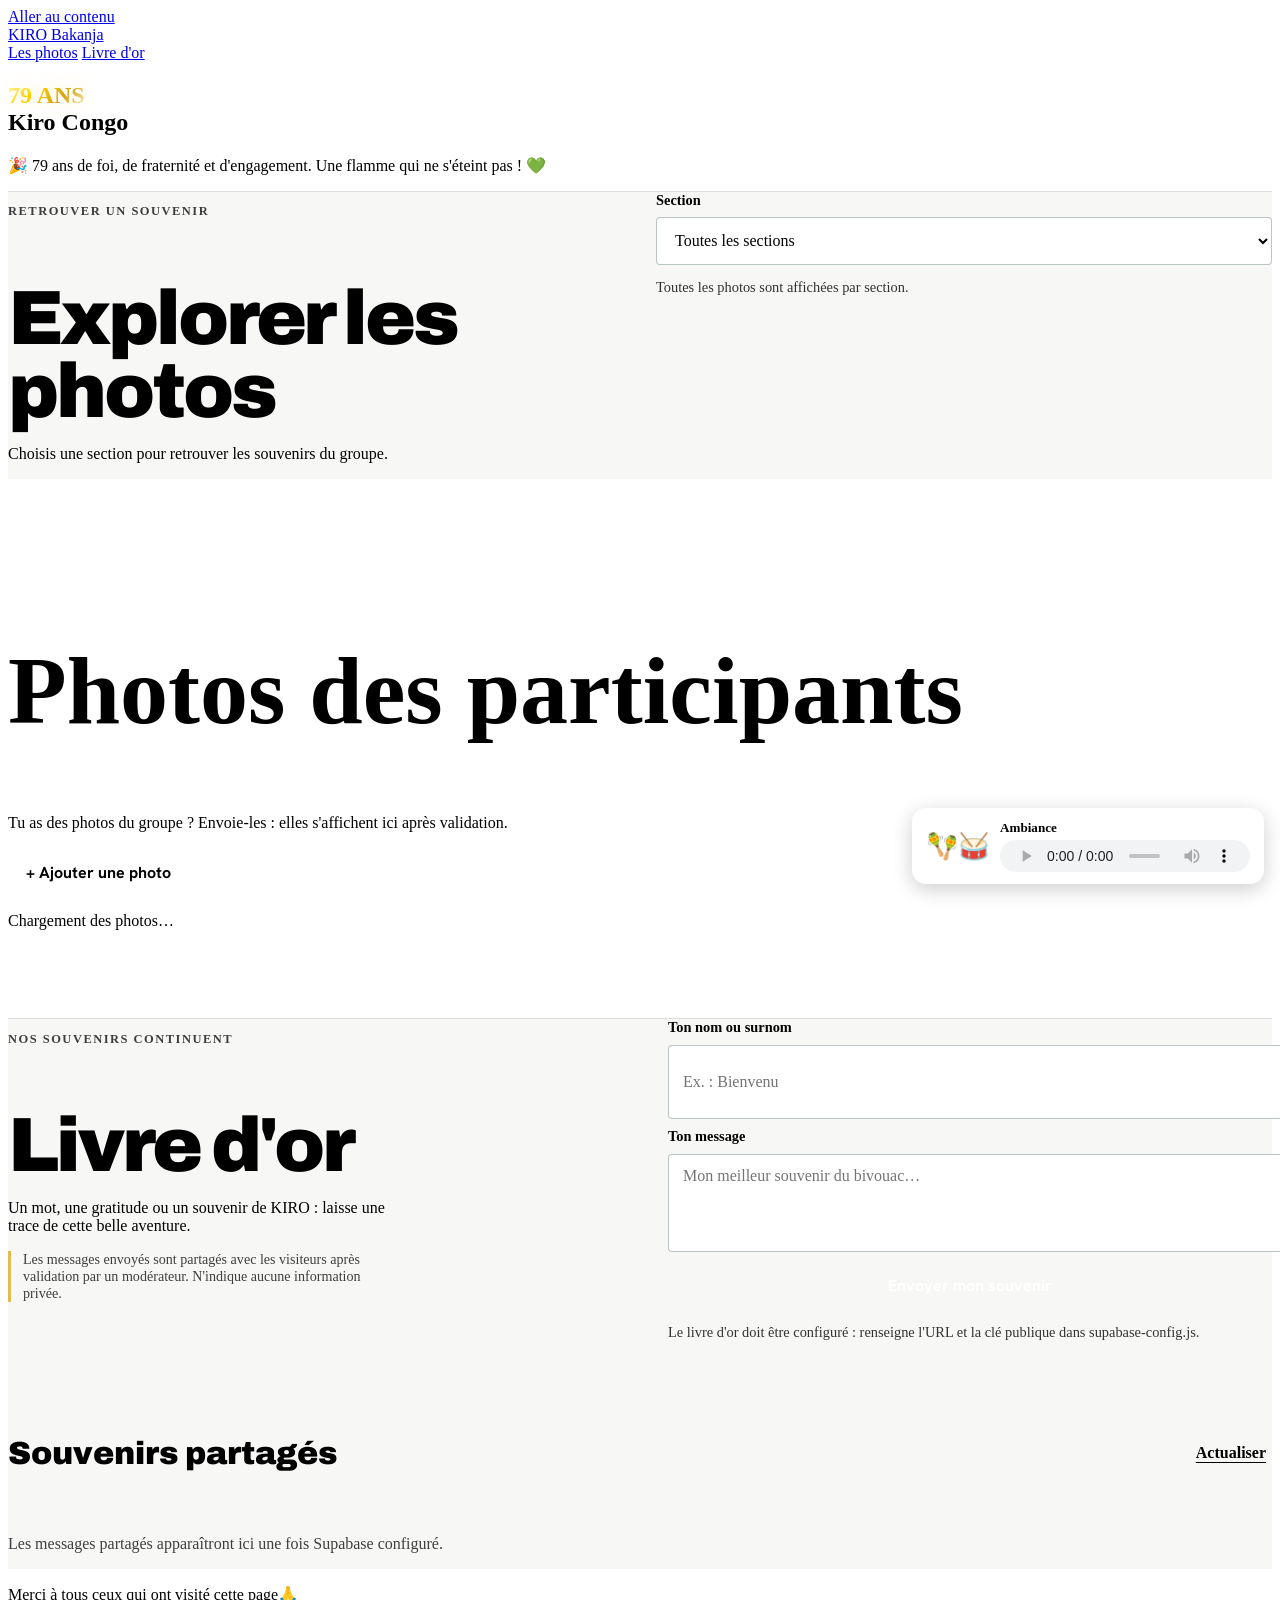
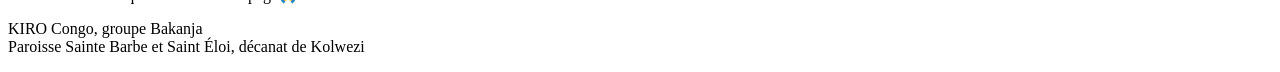
==== index.html @ 0b5173e1 "Update text references from bivouac to groupe" ====
<!DOCTYPE html>
<html lang="fr">
<head>
<meta charset="UTF-8">
<meta name="viewport" content="width=device-width, initial-scale=0.5">
<meta name="theme-color" content="#0E2F2C">
<title>Bivouac Nzilo 2026 — KIRO Bakanja</title>
<meta name="description" content="Bivouac KIRO Nzilo 2026 : une semaine de foi, de fraternité et d'aventure, du 9 au 16 août à Nzilo, avec le groupe KIRO Bakanja de la paroisse Sainte Barbe et Saint Éloi.">
<meta property="og:title" content="Bivouac Nzilo 2026 — KIRO Bakanja">
<meta property="og:description" content="Une semaine de foi, de fraternité et d'aventure, du 9 au 16 août 2026 à Nzilo.">
<meta property="og:type" content="website">
<meta name="twitter:card" content="summary">
<link rel="manifest" href="manifest.webmanifest">
<link rel="preconnect" href="https://fonts.googleapis.com">
<link rel="preconnect" href="https://fonts.gstatic.com" crossorigin>
<link href="https://fonts.googleapis.com/css2?family=Archivo:wdth,wght@62..125,100..900&family=Hanken+Grotesk:wght@400;500;700&display=swap" rel="stylesheet">
<link rel="stylesheet" href="style.css">
<link rel="stylesheet" href="features.css">
</head>
<body>
<a class="skip" href="#infos">Aller au contenu</a>

<header class="top">
  <a class="brand" href="#">KIRO Bakanja</a>
  <nav aria-label="Navigation principale">
    <!--<a href="#infos">L'édition</a>-->
    <a href="#galeries">Les photos</a>
    <a href="#livre-or">Livre d'or</a>
  </nav>
</header>

<main>
  <section class="hero" aria-label="Introduction">

    <h1>
        <span class="anniversary">79 ANS</span>
        <br>
        Kiro Congo
    </h1>

    <p class="hero-sub">
        🎉 79 ans de foi, de fraternité et d'engagement.
        Une flamme qui ne s'éteint pas ! 💚
    </p>

    <div class="bars" id="bars"></div>

  </section>

  <!-- <section class="info" id="infos">
    <p class="dates">9 au 16 août 2026</p>
    <div class="info-text">
      <p>Le Bivouac est le grand rassemblement annuel du groupe KIRO Bakanja de la paroisse Sainte Barbe et Saint Éloi. Une semaine loin du quotidien, rythmée par la prière, les jeux, les chants, les feux de camp et la vie en communauté.</p>
      <p>Des liens fraternels renforcés, des rires, des chants : des souvenirs gravés dans le cœur de chaque jeune KIRO présent à Nzilo.</p>
    </div>
    <dl>
      <div><dt>Lieu</dt><dd>Cité de Nzilo, territoire de Mutshatsha, près de Kolwezi (Lualaba)</dd></div>
      <div><dt>Groupe</dt><dd>KIRO Bakanja, décanat de Kolwezi, diocèse de Kolwezi</dd></div>
      <div><dt>Statut</dt><dd>Édition 2026 terminée</dd></div>
    </dl>
  </section>-->

  <section class="tools-panel" aria-labelledby="search-title">
    <div class="tools-heading">
      <p class="eyebrow">Retrouver un souvenir</p>
      <h2 id="search-title">Explorer les photos</h2>
      <p>Choisis une section pour retrouver les souvenirs du groupe.</p>
    </div>
    <div class="photo-filters">
      <label for="section-filter">Section</label>
      <select id="section-filter">
        <option value="all">Toutes les sections</option>
        <option value="communes">Images communes</option>
        <option value="bakayouki">Bakayouki</option>
        <option value="youpi">Youpi</option>
        <option value="gen">Gen</option>
        <option value="aspirant">Aspirant</option>
        <option value="dirigeant">Dirigeant</option>
      </select>
      <p id="filter-status" class="filter-status" aria-live="polite">Toutes les photos sont affichées par section.</p>
    </div>
  </section>

  <div id="galeries"></div>

  <section class="shared" id="vos-photos" aria-labelledby="shared-title">
    <div class="cat-head">
      <div><h2 id="shared-title">Photos des participants</h2><p>Tu as des photos du groupe ? Envoie-les : elles s'affichent ici après validation.</p></div>
      <button type="button" class="feature-button" id="photo-open">+ Ajouter une photo</button>
    </div>
    <p class="note" id="shared-note">Chargement des photos…</p>
    <div class="strip" id="shared-strip"></div>
  </section>

  <section class="guestbook" id="livre-or">
    <div class="guestbook-intro">
      <p class="eyebrow">Nos souvenirs continuent</p>
      <h2>Livre d'or</h2>
      <p>Un mot, une gratitude ou un souvenir de KIRO : laisse une trace de cette belle aventure.</p>
      <p class="local-note">Les messages envoyés sont partagés avec les visiteurs après validation par un modérateur. N'indique aucune information privée.</p>
    </div>
    <form id="guestbook-form" class="guestbook-form">
      <label for="guest-name">Ton nom ou surnom</label>
      <input id="guest-name" name="name" maxlength="50" required autocomplete="nickname" placeholder="Ex. : Bienvenu">
      <label for="guest-message">Ton message</label>
      <textarea id="guest-message" name="message" maxlength="500" rows="4" required placeholder="Mon meilleur souvenir du bivouac…"></textarea>
      <div class="honeypot" aria-hidden="true">
        <label for="guest-website">Ne pas remplir</label>
        <input id="guest-website" name="website" tabindex="-1" autocomplete="off">
      </div>
      <button type="submit" class="feature-button">Envoyer mon souvenir</button>
      <p id="guestbook-status" class="filter-status" aria-live="polite">Connexion au livre d'or…</p>
    </form>
    <div class="guestbook-list-wrap">
      <div class="guestbook-list-heading"><h3>Souvenirs partagés</h3><button id="refresh-messages" type="button" class="text-button">Actualiser</button></div>
      <div id="guestbook-list" class="guestbook-list" aria-live="polite"></div>
    </div>
  </section>
</main>

<footer>
  <p class="foot-title">Merci à tous ceux qui ont visité cette page🙏</p>
  <p>KIRO Congo, groupe Bakanja<br>Paroisse Sainte Barbe et Saint Éloi, décanat de Kolwezi</p>
</footer>

<div class="audio-player" role="group" aria-label="Musique d'ambiance">
  <span class="audio-note" aria-hidden="true">🪇🥁</span>
  <div class="audio-controls">
    <strong>Ambiance</strong>
    <audio id="ambience-audio" controls preload="metadata">
      <source
        src="https://bienvenu945.github.io/BIVOUAC-NZILO-2026/assets/audio/ambiance.mp3"
        type="audio/mpeg"
      >
      Ton navigateur ne prend pas en charge la lecture audio.
    </audio>
  </div>
</div>
<div class="lb" id="lb" role="dialog" aria-modal="true" aria-label="Photo agrandie" hidden>
  <button class="lb-x" aria-label="Fermer la photo">×</button>
  <button class="lb-p" aria-label="Photo précédente">‹</button>
  <img src="" alt="">
  <button class="lb-n" aria-label="Photo suivante">›</button>
  <p class="lb-c"></p>
</div>

<dialog id="photo-dialog" aria-labelledby="photo-title">
  <form id="photo-form" class="photo-form">
    <h2 id="photo-title">Ajouter une photo</h2>
    <label for="photo-file">Ta photo</label>
    <input id="photo-file" name="photo" type="file" accept="image/*" required>
    <label for="photo-author">Ton nom ou surnom (facultatif)</label>
    <input id="photo-author" name="author" maxlength="60" autocomplete="nickname">
    <label for="photo-caption">Légende (facultatif)</label>
    <input id="photo-caption" name="caption" maxlength="200">
    <div class="honeypot" aria-hidden="true"><input name="website" tabindex="-1" autocomplete="off"></div>
    <p class="local-note">Ta photo sera visible par tous après validation par un modérateur. Envoie seulement des photos du bivouac.</p>
    <div class="photo-actions"><button type="submit" class="feature-button">Envoyer</button><button type="button" class="text-button" id="photo-close">Fermer</button></div>
    <p id="photo-status" class="filter-status" aria-live="polite"></p>
  </form>
</dialog>

<script src="https://cdn.jsdelivr.net/npm/@supabase/supabase-js@2" defer></script>
<script src="script.js" defer></script>
<script src="supabase-config.js" defer></script>
<script src="features.js" defer></script>
<script src="photos.js" defer></script>
</body>
</html>
---- features.css ----
/* Fonctionnalités Bivouac Nzilo 2026 */
.tools-panel{display:grid;grid-template-columns:1fr 1fr;gap:32px;padding:clamp(42px,7vw,84px) var(--pad);background:#f7f8f5;border-top:1px solid rgba(14,47,44,.12)}
.eyebrow{font-size:.78rem;text-transform:uppercase;letter-spacing:.12em;font-weight:700;margin-bottom:10px;opacity:.75}
.tools-heading h2,.guestbook h2{font:900 clamp(2.4rem,6vw,5rem)/.95 'Archivo',system-ui,sans-serif;letter-spacing:-.04em;margin-bottom:16px}
.tools-heading>p:last-child,.guestbook-intro>p:not(.eyebrow){max-width:50ch}
.photo-filters{display:grid;grid-template-columns:1fr;gap:8px;align-content:start}
.photo-filters label,.guestbook-form label{font-size:.9rem;font-weight:700}
.photo-filters input,.photo-filters select,.guestbook-form input,.guestbook-form textarea{width:100%;min-height:48px;padding:12px 14px;border:1px solid rgba(14,47,44,.28);border-radius:4px;background:#fff;color:var(--ink);font:inherit}
.photo-filters input:focus,.photo-filters select:focus,.guestbook-form input:focus,.guestbook-form textarea:focus{outline:3px solid rgba(217,169,28,.55);outline-offset:2px}
.filter-status{font-size:.9rem;opacity:.8;margin-top:6px}
.cat[hidden],.strip figure[hidden]{display:none!important}
.strip figure{position:relative}
.share-photo{position:absolute;right:8px;top:8px;width:42px;height:42px;border:0;border-radius:50%;background:rgba(14,47,44,.92);color:#fff;font-size:1.2rem;display:grid;place-items:center;z-index:2}
.share-photo:hover,.share-photo:focus-visible{background:#D9A91C;color:#10201A}
.guestbook{padding:clamp(52px,8vw,100px) var(--pad);background:#f7f8f5;display:grid;grid-template-columns:1fr 1fr;gap:28px 56px;border-top:1px solid rgba(14,47,44,.12)}
.guestbook-intro>p:not(.eyebrow){margin-top:14px}
.local-note{font-size:.88rem;opacity:.75;border-left:3px solid #D9A91C;padding-left:12px}
.guestbook-form{display:grid;gap:9px;align-content:start}
.guestbook-form textarea{resize:vertical}
.feature-button{border:0;background:var(--ink);color:#fff;padding:13px 18px;min-height:48px;font:700 1rem 'Hanken Grotesk',system-ui,sans-serif}
.feature-button:hover{background:#1E7A3B}
.feature-button:disabled{opacity:.55;cursor:wait}
.guestbook-list-wrap{grid-column:1/-1;border-top:2px solid var(--ink);padding-top:20px}
.guestbook-list-heading{display:flex;align-items:center;justify-content:space-between;gap:16px}
.guestbook-list-heading h3{font:900 clamp(1.3rem,3vw,2rem) 'Archivo',system-ui,sans-serif}
.text-button{border:0;background:transparent;text-decoration:underline;text-underline-offset:4px;font:inherit;font-weight:700;cursor:pointer}
.guestbook-list{display:grid;grid-template-columns:repeat(2,minmax(0,1fr));gap:12px;margin-top:16px}
.guest-message{padding:18px;background:#fff;border:1px solid rgba(14,47,44,.12);border-top:3px solid #D9A91C;overflow-wrap:anywhere}
.guest-message strong{display:block;margin-bottom:6px}
.guest-message p{white-space:pre-wrap}
.guest-message time{display:block;font-size:.78rem;opacity:.65;margin-top:12px}
.guestbook-empty{grid-column:1/-1;opacity:.75}
.honeypot{position:absolute!important;left:-10000px!important;width:1px;height:1px;overflow:hidden}
.audio-player{position:fixed;right:16px;bottom:16px;z-index:90;display:flex;align-items:center;gap:10px;max-width:min(360px,calc(100vw - 24px));padding:12px 14px;border-radius:14px;background:var(--ink);color:var(--paper);box-shadow:0 5px 20px rgba(0,0,0,.2)}
.audio-note{font-size:1.6rem}
.audio-controls{min-width:0;display:grid;gap:4px}
.audio-controls strong{font-size:.82rem}
.audio-controls audio{width:250px;max-width:100%;height:32px}
@media(max-width:760px){.tools-panel,.guestbook{grid-template-columns:1fr;gap:24px}.guestbook-list-wrap{grid-column:1}.guestbook-list{grid-template-columns:1fr}.guestbook-list-heading{align-items:flex-start;flex-direction:column}.audio-player{right:8px;bottom:8px;padding:9px 10px;max-width:calc(100vw - 16px)}.audio-controls audio{width:205px}}

/* Photos des participants */
.shared{background:var(--ink);color:var(--paper);--fg:var(--paper);padding:clamp(48px,7vw,96px) 0 clamp(40px,6vw,72px)}
.shared h2{font-size:clamp(2.2rem,8vw,6rem);line-height:.9}
.shared .cat-head p{margin-top:10px}
.shared .feature-button{background:var(--paper);color:var(--ink)}
.shared .feature-button:hover{background:#D9A91C}
.strip figcaption{position:absolute;left:0;right:0;bottom:0;padding:28px 10px 10px;background:linear-gradient(transparent,rgba(0,0,0,.72));color:#fff;font-size:.85rem;line-height:1.3;pointer-events:none}
dialog{border:0;padding:24px;width:min(480px,calc(100vw - 24px));background:var(--paper);color:var(--ink)}
dialog::backdrop{background:rgba(14,47,44,.72)}
.photo-form{display:grid;gap:9px}
.photo-form h2{font:900 1.8rem/1 'Archivo',sans-serif;margin-bottom:6px}
.photo-form label{font-size:.9rem;font-weight:700}
.photo-form input{width:100%;min-height:48px;padding:12px 14px;border:1px solid rgba(14,47,44,.28);background:#fff;color:var(--ink);font:inherit}
.photo-actions{display:flex;align-items:center;gap:20px}

/* =================================
   ANNIVERSAIRE — 79 ANS KIRO CONGO
================================= */

.anniversary {
    display: inline-block;
    font-weight: 900;
    background: linear-gradient(
        135deg,
        #fff4b0,
        #ffd700,
        #d4a017,
        #fff8dc
    );
    -webkit-background-clip: text;
    background-clip: text;
    -webkit-text-fill-color: transparent;

    text-shadow: 0 0 20px rgba(255, 215, 0, 0.25);

    animation: anniversaryGlow 3s ease-in-out infinite;
}

.anniversary-subtitle {
    color: #f5d76e;
    font-weight: 600;
    text-align: center;
}

/* Effet lumineux */

@keyframes anniversaryGlow {
    0%, 100% {
        filter: brightness(1);
    }

    50% {
        filter: brightness(1.4);
    }
}


/* ANIMATION DES CONFETTIS */

@keyframes confettiFall {
    0% {
        transform: translateY(-10px) rotate(0deg);
    }

    100% {
        transform: translateY(110vh) rotate(720deg);
    }
}
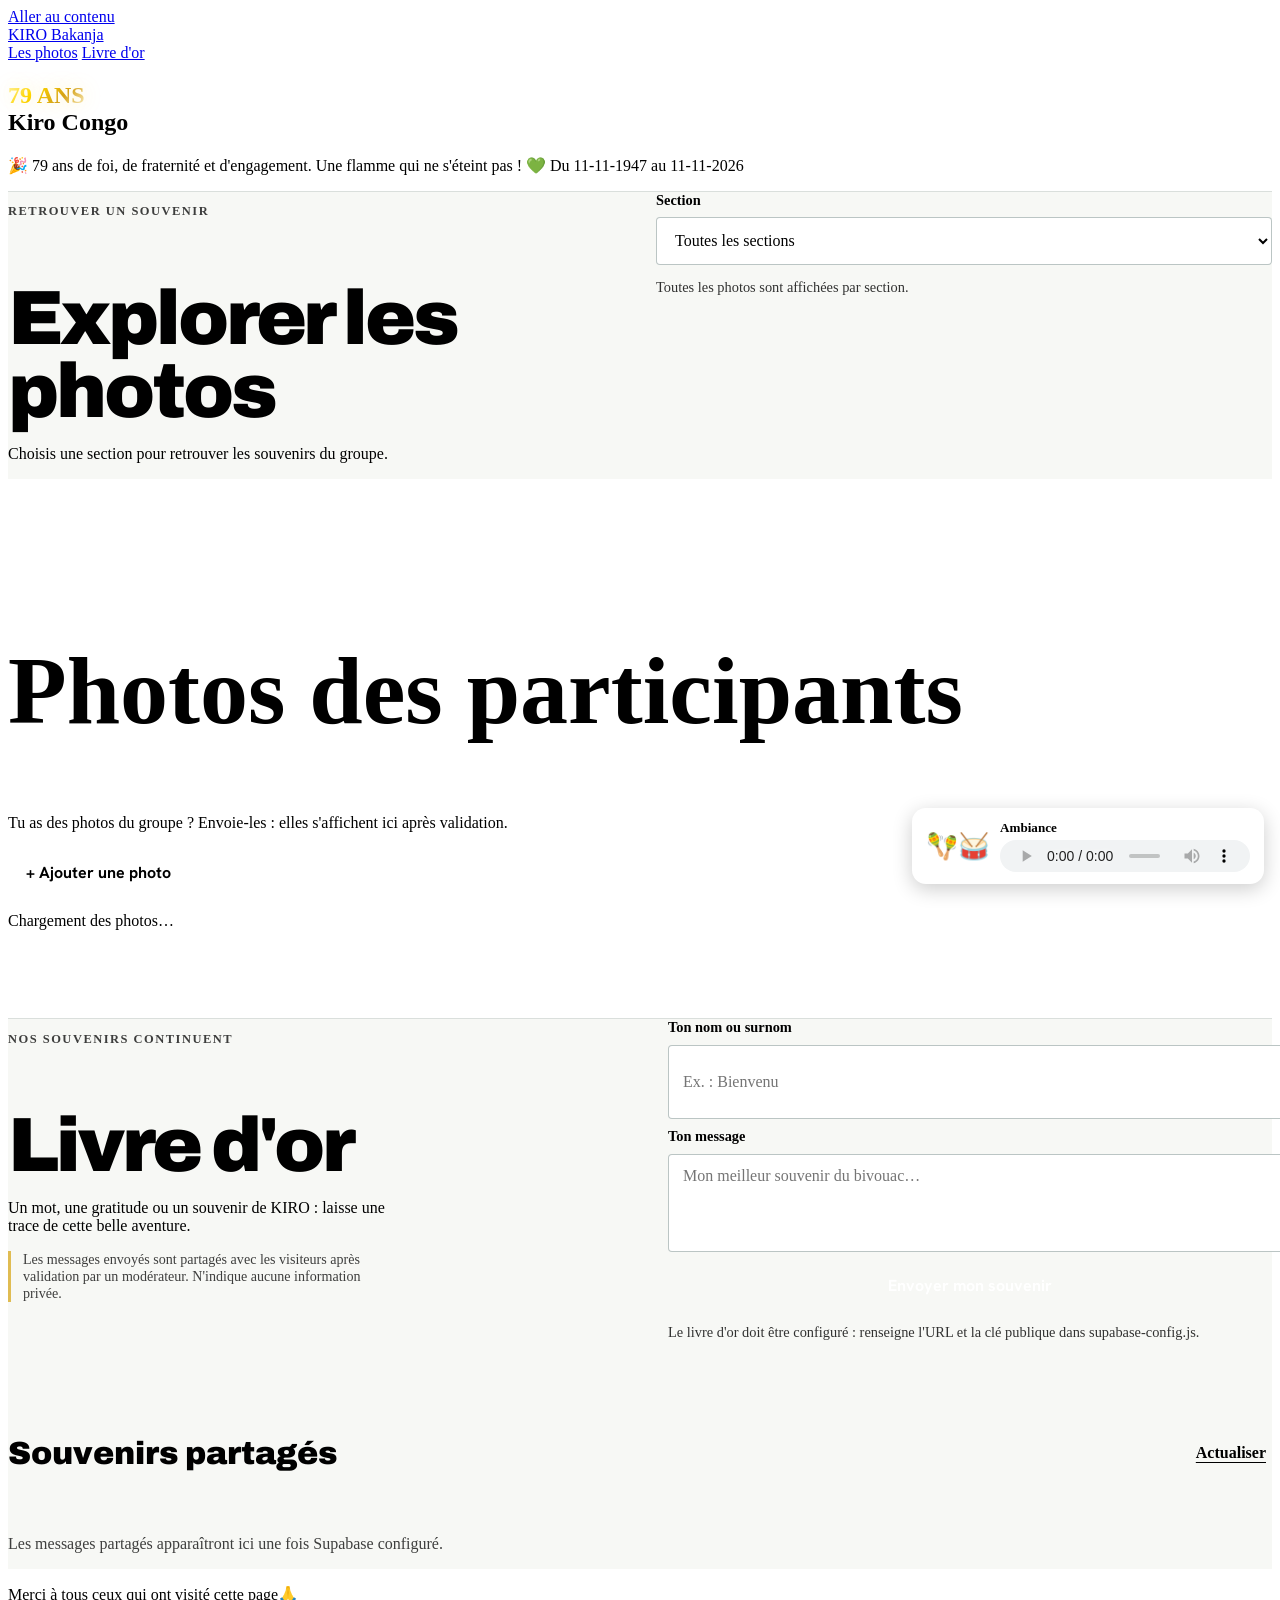
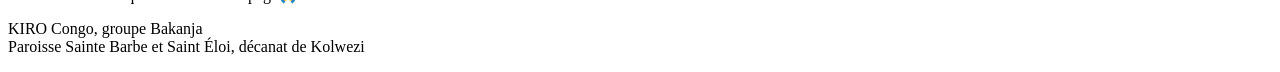
==== commit 83ce52be: "Modify title and add date range in index.html Updated the title and added a date range in the hero s" ====
--- a/index.html
+++ b/index.html
@@ -4,7 +4,7 @@
 <meta charset="UTF-8">
 <meta name="viewport" content="width=device-width, initial-scale=0.5">
 <meta name="theme-color" content="#0E2F2C">
-<title>Bivouac Nzilo 2026 — KIRO Bakanja</title>
+<title><!--Bivouac Nzilo 2026--> 79 ans KIRO CONGO — KIRO Bakanja</title>
 <meta name="description" content="Bivouac KIRO Nzilo 2026 : une semaine de foi, de fraternité et d'aventure, du 9 au 16 août à Nzilo, avec le groupe KIRO Bakanja de la paroisse Sainte Barbe et Saint Éloi.">
 <meta property="og:title" content="Bivouac Nzilo 2026 — KIRO Bakanja">
 <meta property="og:description" content="Une semaine de foi, de fraternité et d'aventure, du 9 au 16 août 2026 à Nzilo.">
@@ -41,6 +41,7 @@
     <p class="hero-sub">
         🎉 79 ans de foi, de fraternité et d'engagement.
         Une flamme qui ne s'éteint pas ! 💚
+        Du 11-11-1947 au 11-11-2026
     </p>
 
     <div class="bars" id="bars"></div>
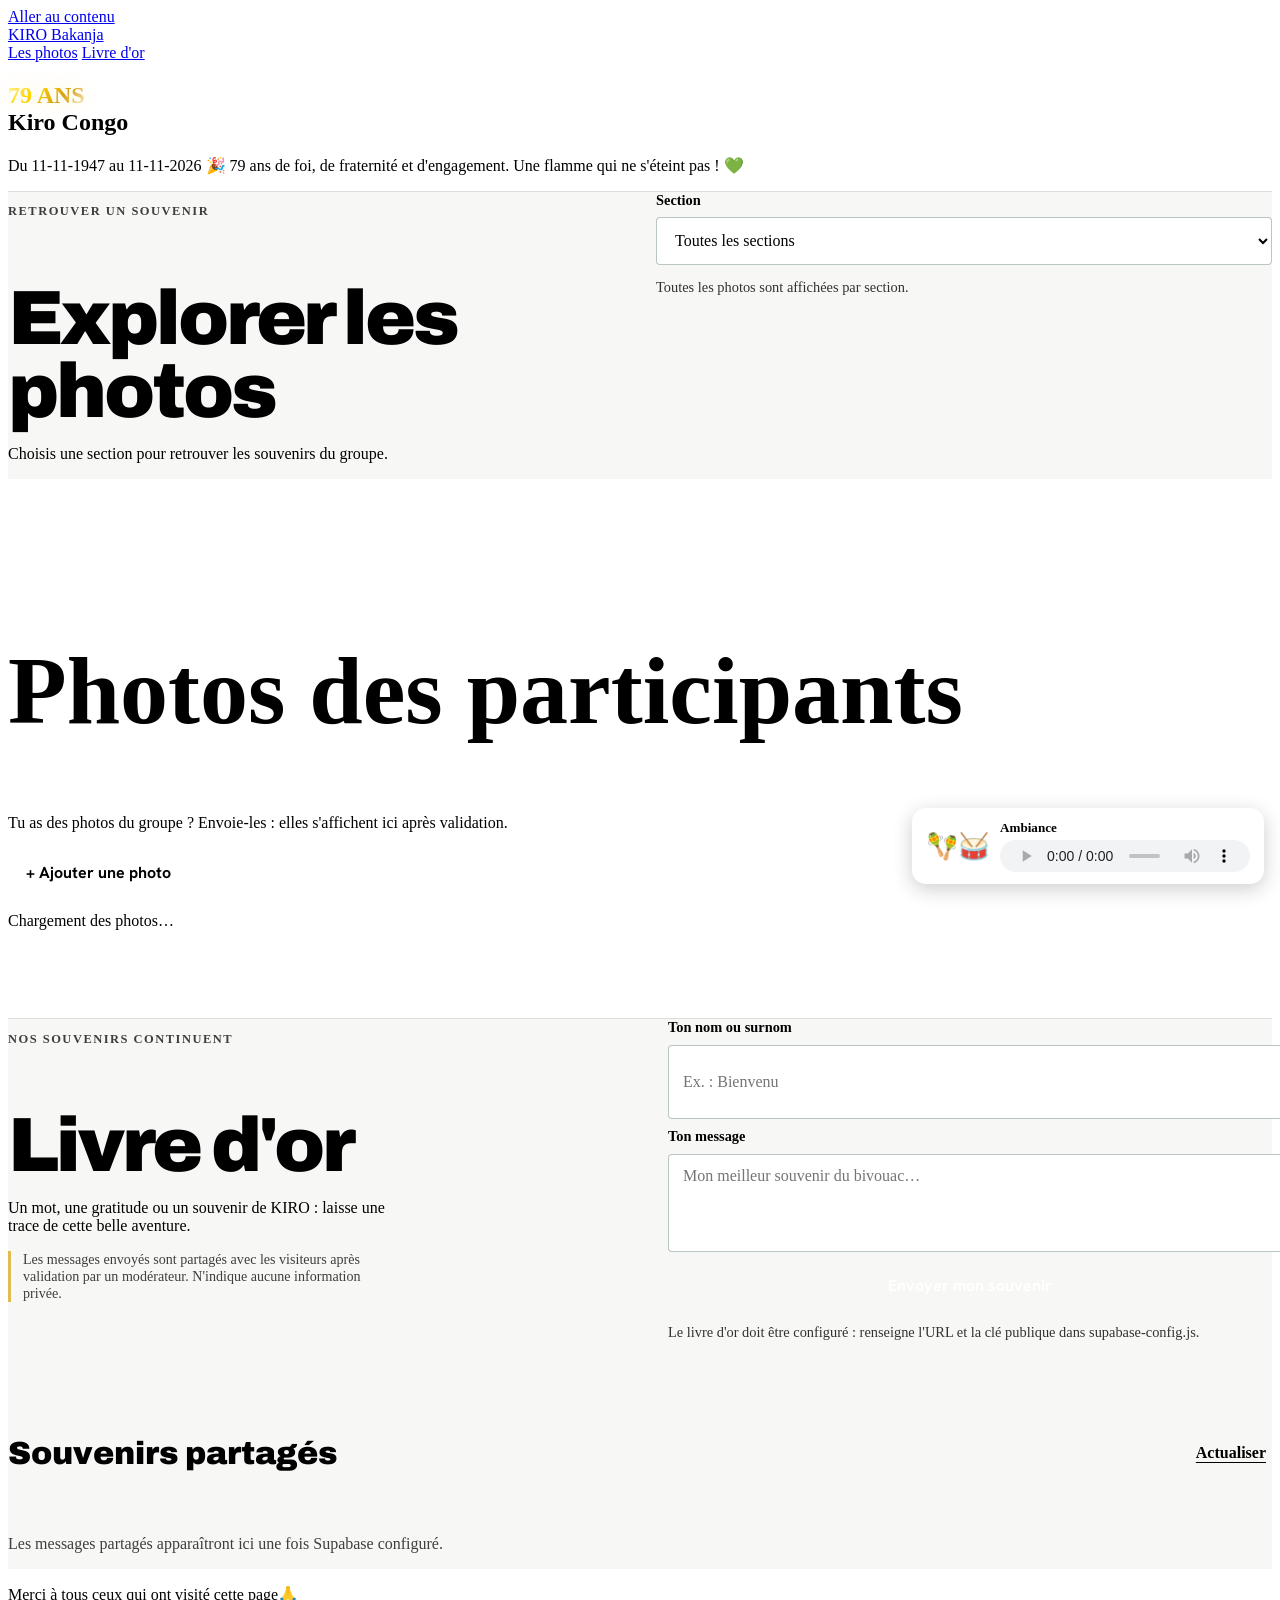
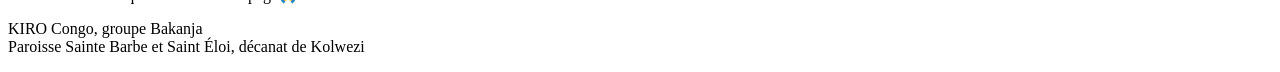
==== commit f162447a: "Update anniversary message in index.html" ====
--- a/index.html
+++ b/index.html
@@ -4,7 +4,7 @@
 <meta charset="UTF-8">
 <meta name="viewport" content="width=device-width, initial-scale=0.5">
 <meta name="theme-color" content="#0E2F2C">
-<title><!--Bivouac Nzilo 2026--> 79 ans KIRO CONGO — KIRO Bakanja</title>
+<title>79 ans KIRO CONGO — KIRO Bakanja</title>
 <meta name="description" content="Bivouac KIRO Nzilo 2026 : une semaine de foi, de fraternité et d'aventure, du 9 au 16 août à Nzilo, avec le groupe KIRO Bakanja de la paroisse Sainte Barbe et Saint Éloi.">
 <meta property="og:title" content="Bivouac Nzilo 2026 — KIRO Bakanja">
 <meta property="og:description" content="Une semaine de foi, de fraternité et d'aventure, du 9 au 16 août 2026 à Nzilo.">
@@ -39,9 +39,8 @@
     </h1>
 
     <p class="hero-sub">
-        🎉 79 ans de foi, de fraternité et d'engagement.
+        Du 11-11-1947 au 11-11-2026 🎉 79 ans de foi, de fraternité et d'engagement.
         Une flamme qui ne s'éteint pas ! 💚
-        Du 11-11-1947 au 11-11-2026
     </p>
 
     <div class="bars" id="bars"></div>
@@ -130,7 +129,7 @@
     <strong>Ambiance</strong>
     <audio id="ambience-audio" controls preload="metadata">
       <source
-        src="https://bienvenu945.github.io/BIVOUAC-NZILO-2026/assets/audio/ambiance.mp3"
+        src="https://bienvenu945.github.io/79Ans-KIRO-CONGO/assets/audio/ambiance.mp3"
         type="audio/mpeg"
       >
       Ton navigateur ne prend pas en charge la lecture audio.
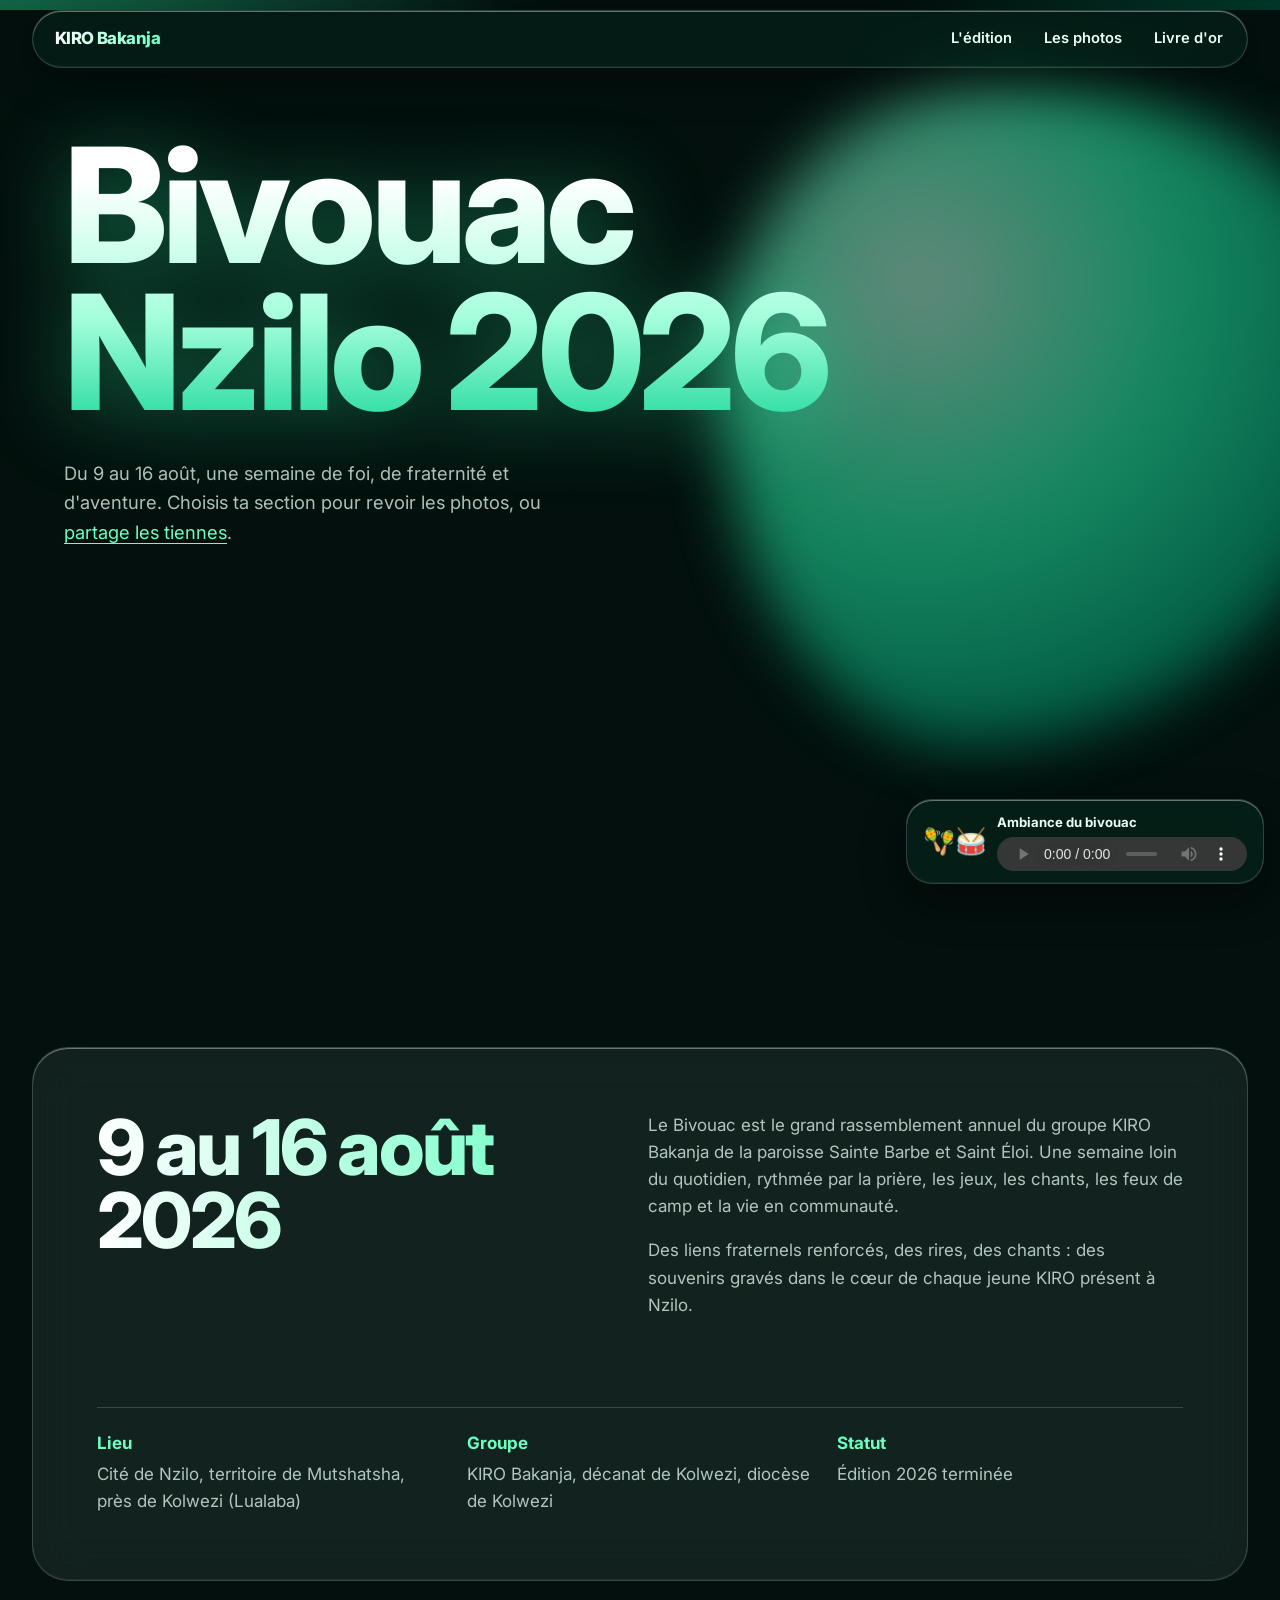
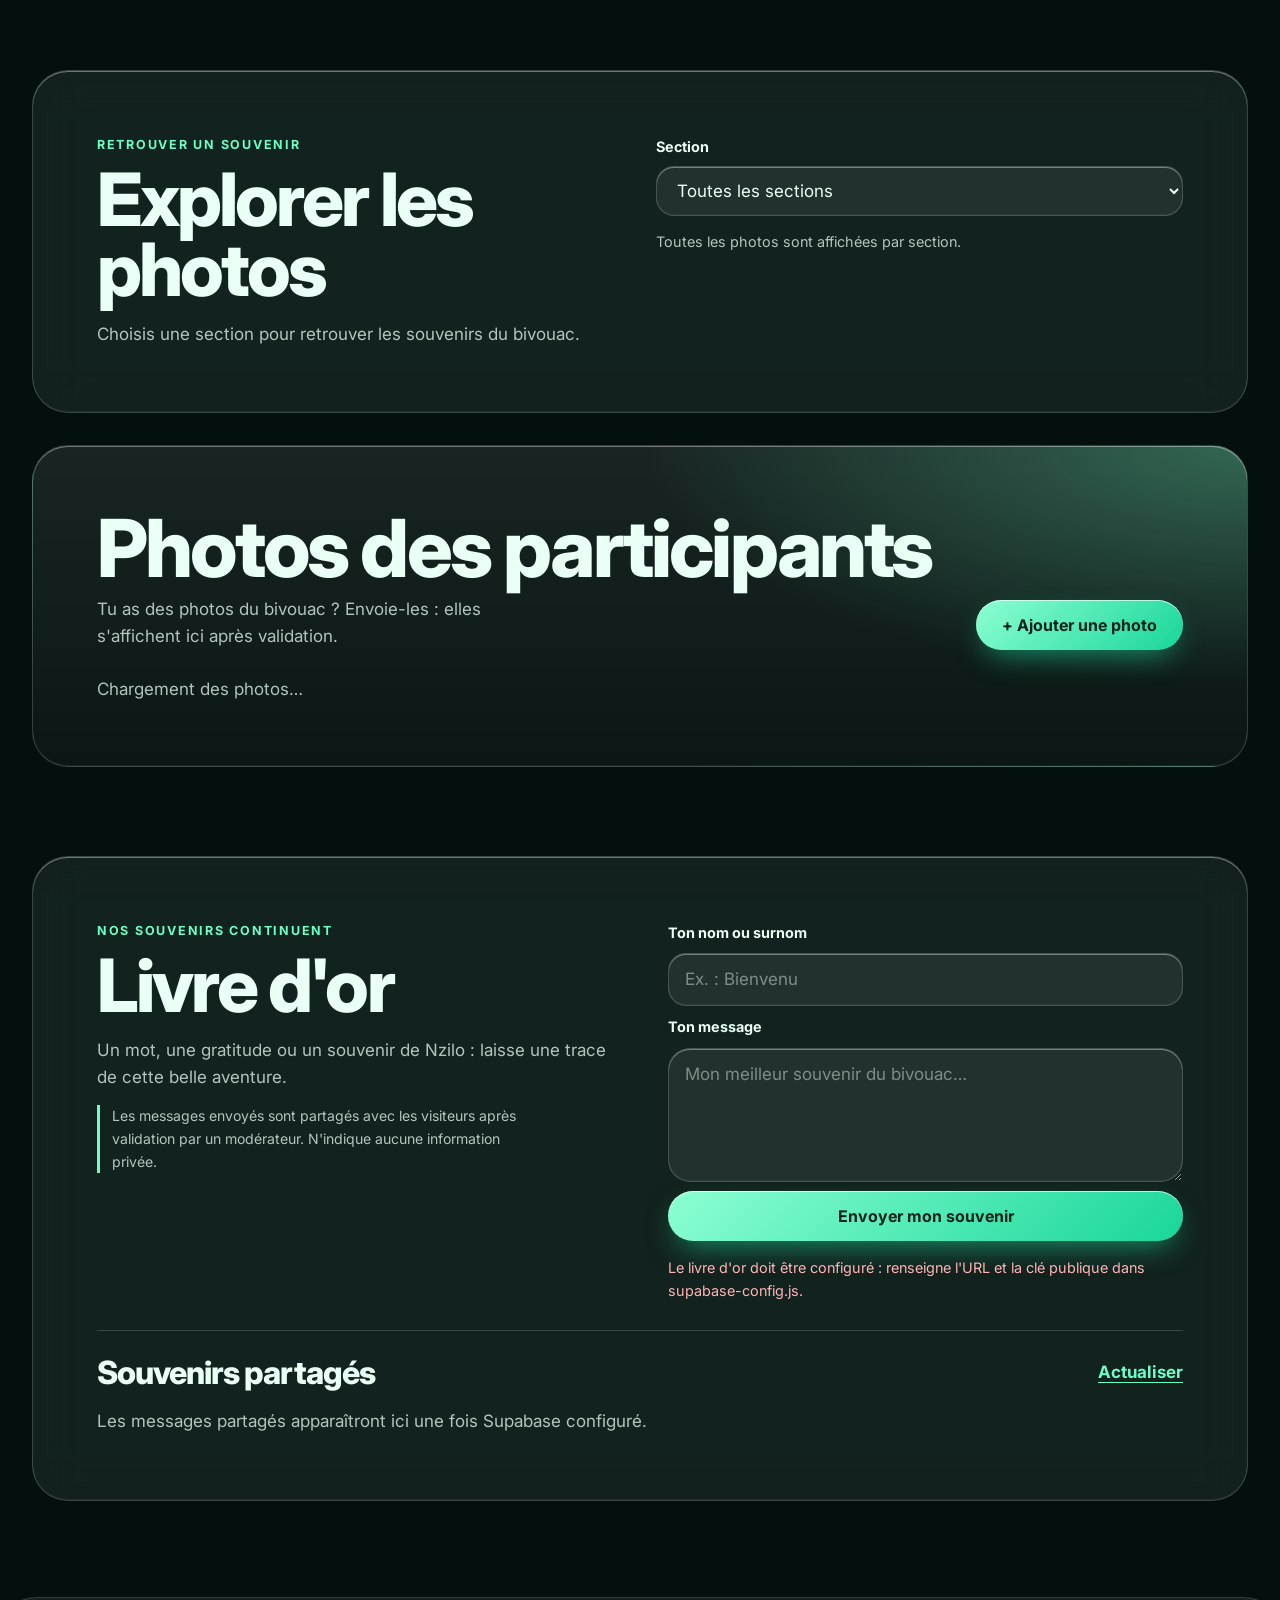
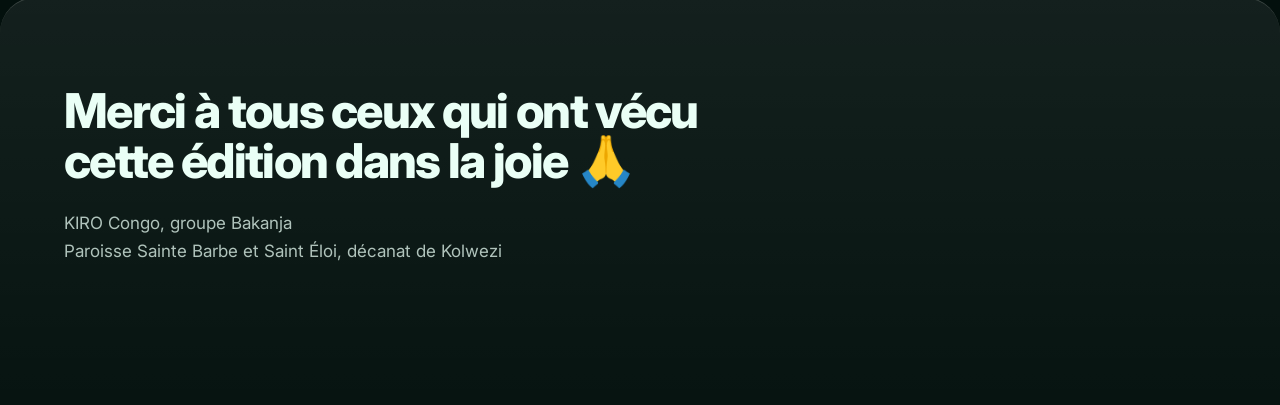
==== commit 5ece8485: "Retour à la version Bivouac Nzilo 2026 + design Liquid Glass vert glacé - Retour à l'état du 25 oct " ====
--- a/index.html
+++ b/index.html
@@ -2,9 +2,9 @@
 <html lang="fr">
 <head>
 <meta charset="UTF-8">
-<meta name="viewport" content="width=device-width, initial-scale=0.5">
-<meta name="theme-color" content="#0E2F2C">
-<title>79 ans KIRO CONGO — KIRO Bakanja</title>
+<meta name="viewport" content="width=device-width, initial-scale=1">
+<meta name="theme-color" content="#03100D">
+<title>Bivouac Nzilo 2026 — KIRO Bakanja</title>
 <meta name="description" content="Bivouac KIRO Nzilo 2026 : une semaine de foi, de fraternité et d'aventure, du 9 au 16 août à Nzilo, avec le groupe KIRO Bakanja de la paroisse Sainte Barbe et Saint Éloi.">
 <meta property="og:title" content="Bivouac Nzilo 2026 — KIRO Bakanja">
 <meta property="og:description" content="Une semaine de foi, de fraternité et d'aventure, du 9 au 16 août 2026 à Nzilo.">
@@ -13,7 +13,7 @@
 <link rel="manifest" href="manifest.webmanifest">
 <link rel="preconnect" href="https://fonts.googleapis.com">
 <link rel="preconnect" href="https://fonts.gstatic.com" crossorigin>
-<link href="https://fonts.googleapis.com/css2?family=Archivo:wdth,wght@62..125,100..900&family=Hanken+Grotesk:wght@400;500;700&display=swap" rel="stylesheet">
+<link href="https://fonts.googleapis.com/css2?family=Inter:wght@400..800&display=swap" rel="stylesheet">
 <link rel="stylesheet" href="style.css">
 <link rel="stylesheet" href="features.css">
 </head>
@@ -23,7 +23,7 @@
 <header class="top">
   <a class="brand" href="#">KIRO Bakanja</a>
   <nav aria-label="Navigation principale">
-    <!--<a href="#infos">L'édition</a>-->
+    <a href="#infos">L'édition</a>
     <a href="#galeries">Les photos</a>
     <a href="#livre-or">Livre d'or</a>
   </nav>
@@ -31,23 +31,12 @@
 
 <main>
   <section class="hero" aria-label="Introduction">
-
-    <h1>
-        <span class="anniversary">79 ANS</span>
-        <br>
-        Kiro Congo
-    </h1>
-
-    <p class="hero-sub">
-        Du 11-11-1947 au 11-11-2026 🎉 79 ans de foi, de fraternité et d'engagement.
-        Une flamme qui ne s'éteint pas ! 💚
-    </p>
-
+    <h1>Bivouac<br>Nzilo 2026</h1>
+    <p class="hero-sub">Du 9 au 16 août, une semaine de foi, de fraternité et d'aventure. Choisis ta section pour revoir les photos, ou <a href="#vos-photos">partage les tiennes</a>.</p>
     <div class="bars" id="bars"></div>
-
   </section>
 
-  <!-- <section class="info" id="infos">
+  <section class="info" id="infos">
     <p class="dates">9 au 16 août 2026</p>
     <div class="info-text">
       <p>Le Bivouac est le grand rassemblement annuel du groupe KIRO Bakanja de la paroisse Sainte Barbe et Saint Éloi. Une semaine loin du quotidien, rythmée par la prière, les jeux, les chants, les feux de camp et la vie en communauté.</p>
@@ -58,13 +47,13 @@
       <div><dt>Groupe</dt><dd>KIRO Bakanja, décanat de Kolwezi, diocèse de Kolwezi</dd></div>
       <div><dt>Statut</dt><dd>Édition 2026 terminée</dd></div>
     </dl>
-  </section>-->
+  </section>
 
   <section class="tools-panel" aria-labelledby="search-title">
     <div class="tools-heading">
       <p class="eyebrow">Retrouver un souvenir</p>
       <h2 id="search-title">Explorer les photos</h2>
-      <p>Choisis une section pour retrouver les souvenirs du groupe.</p>
+      <p>Choisis une section pour retrouver les souvenirs du bivouac.</p>
     </div>
     <div class="photo-filters">
       <label for="section-filter">Section</label>
@@ -85,7 +74,7 @@
 
   <section class="shared" id="vos-photos" aria-labelledby="shared-title">
     <div class="cat-head">
-      <div><h2 id="shared-title">Photos des participants</h2><p>Tu as des photos du groupe ? Envoie-les : elles s'affichent ici après validation.</p></div>
+      <div><h2 id="shared-title">Photos des participants</h2><p>Tu as des photos du bivouac ? Envoie-les : elles s'affichent ici après validation.</p></div>
       <button type="button" class="feature-button" id="photo-open">+ Ajouter une photo</button>
     </div>
     <p class="note" id="shared-note">Chargement des photos…</p>
@@ -96,7 +85,7 @@
     <div class="guestbook-intro">
       <p class="eyebrow">Nos souvenirs continuent</p>
       <h2>Livre d'or</h2>
-      <p>Un mot, une gratitude ou un souvenir de KIRO : laisse une trace de cette belle aventure.</p>
+      <p>Un mot, une gratitude ou un souvenir de Nzilo : laisse une trace de cette belle aventure.</p>
       <p class="local-note">Les messages envoyés sont partagés avec les visiteurs après validation par un modérateur. N'indique aucune information privée.</p>
     </div>
     <form id="guestbook-form" class="guestbook-form">
@@ -119,14 +108,14 @@
 </main>
 
 <footer>
-  <p class="foot-title">Merci à tous ceux qui ont visité cette page🙏</p>
+  <p class="foot-title">Merci à tous ceux qui ont vécu cette édition dans la joie 🙏</p>
   <p>KIRO Congo, groupe Bakanja<br>Paroisse Sainte Barbe et Saint Éloi, décanat de Kolwezi</p>
 </footer>
 
 <div class="audio-player" role="group" aria-label="Musique d'ambiance">
   <span class="audio-note" aria-hidden="true">🪇🥁</span>
   <div class="audio-controls">
-    <strong>Ambiance</strong>
+    <strong>Ambiance du bivouac</strong>
     <audio id="ambience-audio" controls preload="metadata">
       <source
         src="https://bienvenu945.github.io/79Ans-KIRO-CONGO/assets/audio/ambiance.mp3"
--- a/style.css
+++ b/style.css
@@ -0,0 +1,153 @@
+/* BIVOUAC NZILO 2026 — KIRO BAKANJA
+   Design « Liquid Glass » : verre dépoli, vert glacé, lumière liquide */
+
+:root{
+  color-scheme:dark;
+  --bg:#03100d;
+  --ink:#EAFFF6;
+  --paper:#EAFFF6;
+  --mute:rgba(234,255,246,.74);
+  --mint:#6CFFC4;
+  --mint-2:#19D69A;
+  --glass:rgba(255,255,255,.07);
+  --glass-hi:rgba(255,255,255,.14);
+  --line:rgba(255,255,255,.17);
+  --shine:inset 0 1px 0 rgba(255,255,255,.38),inset 0 -1px 0 rgba(255,255,255,.06);
+  --blur:blur(24px) saturate(170%);
+  --r:30px;
+  --gap:clamp(10px,3vw,32px);
+  --pad:clamp(18px,5vw,72px);
+}
+[data-sec=communes]{--c:#FFD56B;--fg:#fff}
+[data-sec=bakayouki]{--c:#43F59B;--fg:#fff}
+[data-sec=youpi]{--c:#FF6B73;--fg:#fff}
+[data-sec=gen]{--c:#5FA8FF;--fg:#fff}
+[data-sec=aspirant]{--c:#FFA047;--fg:#fff}
+[data-sec=dirigeant]{--c:#C9A6FF;--fg:#fff}
+
+*{box-sizing:border-box;margin:0;padding:0}
+[hidden]{display:none!important}
+html{scroll-behavior:smooth;scroll-padding-top:88px;background:var(--bg)}
+body{position:relative;min-height:100vh;background:var(--bg);color:var(--ink);font:400 1.0625rem/1.6 'Inter',-apple-system,'SF Pro Text',system-ui,sans-serif;overflow-x:hidden;-webkit-font-smoothing:antialiased}
+h1,h2,h3,.brand,.dates,.bar span{font-family:'Inter',-apple-system,'SF Pro Display',system-ui,sans-serif;font-weight:800;letter-spacing:-.035em}
+a{color:inherit}
+img{display:block}
+button{font:inherit;color:inherit;cursor:pointer}
+:focus-visible{outline:3px solid var(--mint);outline-offset:3px}
+.skip{position:absolute;left:-999px;top:0;z-index:200;background:var(--mint);color:#03221a;padding:10px 16px;border-radius:0 0 14px 0;font-weight:700}
+.skip:focus{left:0;top:0}
+
+/* Aurore verte liquide en fond */
+body::before{content:"";position:fixed;inset:-25%;z-index:-1;pointer-events:none;
+  background:
+    radial-gradient(38% 34% at 18% 14%,rgba(46,255,176,.40),transparent 70%),
+    radial-gradient(34% 30% at 86% 24%,rgba(0,200,150,.32),transparent 70%),
+    radial-gradient(44% 38% at 62% 86%,rgba(120,255,214,.22),transparent 70%),
+    radial-gradient(30% 30% at 4% 82%,rgba(0,130,95,.38),transparent 70%);
+  filter:blur(30px);animation:drift 26s ease-in-out infinite alternate}
+@keyframes drift{to{transform:translate3d(4%,-3%,0) rotate(7deg) scale(1.08)}}
+
+/* Verre dépoli */
+.top,.info,.bar span,.lb{-webkit-backdrop-filter:var(--blur);backdrop-filter:var(--blur)}
+
+/* Barre du haut : pilule de verre flottante */
+.top{position:sticky;top:10px;z-index:50;display:flex;justify-content:space-between;align-items:center;gap:12px;
+  margin:10px var(--gap) 0;padding:8px 10px 8px 22px;border-radius:999px;
+  background:rgba(8,40,31,.45);border:1px solid var(--line);box-shadow:var(--shine),0 12px 40px rgba(0,0,0,.35)}
+.brand{text-decoration:none;font-size:1.05rem;background:linear-gradient(90deg,#fff,var(--mint));-webkit-background-clip:text;background-clip:text;color:transparent}
+.top nav{display:flex;gap:4px;font-weight:600;font-size:.92rem}
+.top nav a{text-decoration:none;padding:8px 14px;border-radius:999px;transition:background .25s}
+.top nav a:hover,.top nav a:focus-visible{background:var(--glass-hi)}
+
+/* Hero */
+.hero{position:relative;isolation:isolate;display:flex;flex-direction:column;min-height:calc(100svh - 70px);padding-top:clamp(28px,5vw,64px)}
+.hero::before{content:"";position:absolute;z-index:-1;right:-8%;top:2%;width:min(62vw,660px);aspect-ratio:1;
+  background:radial-gradient(circle at 30% 30%,#c6ffe9,#2bffb4 38%,#00a77a 72%);
+  filter:blur(30px);opacity:.5;border-radius:42% 58% 63% 37%/45% 38% 62% 55%;animation:morph 14s ease-in-out infinite}
+@keyframes morph{50%{border-radius:60% 40% 35% 65%/58% 62% 38% 42%;transform:translate(-8%,10%) rotate(40deg)}}
+.hero h1{font-size:clamp(3rem,12.5vw,10.5rem);line-height:.92;padding:0 var(--pad) .08em;
+  background:linear-gradient(180deg,#fff 15%,#a6ffdc 60%,#19D69A);-webkit-background-clip:text;background-clip:text;color:transparent;
+  filter:drop-shadow(0 10px 40px rgba(46,255,176,.35))}
+.hero-sub{max-width:52ch;padding:20px var(--pad) 32px;font-size:1.15rem;color:var(--mute)}
+.hero-sub a{color:var(--mint);text-underline-offset:4px}
+.bars{flex:1;min-height:42svh;display:flex;gap:12px;padding:0 var(--gap)}
+.bar{position:relative;flex:1;display:flex;align-items:flex-end;justify-content:flex-start;padding:14px;border-radius:var(--r);
+  background:rgba(255,255,255,.08);
+  background:linear-gradient(160deg,color-mix(in srgb,var(--c) 45%,transparent),color-mix(in srgb,var(--c) 8%,transparent));
+  border:1px solid var(--line);color:#fff;text-decoration:none;overflow:hidden;
+  box-shadow:var(--shine),0 22px 44px -22px color-mix(in srgb,var(--c) 75%,transparent);
+  transition:flex .6s cubic-bezier(.2,.8,.2,1),transform .4s ease,box-shadow .4s ease;
+  animation:rise .9s cubic-bezier(.2,.7,.2,1) backwards;animation-delay:calc(var(--i)*70ms)}
+.bar:hover,.bar:focus-visible{flex:2.6;transform:translateY(-4px)}
+.bar img{position:absolute;inset:0;width:100%;height:100%;object-fit:cover;opacity:.72;filter:saturate(1.1)}
+.bar::after{content:"";position:absolute;inset:0;pointer-events:none;
+  background:linear-gradient(to top,rgba(0,12,9,.6),transparent 55%),linear-gradient(120deg,rgba(255,255,255,.30),transparent 32%)}
+.bar span{position:relative;z-index:1;font-size:clamp(1rem,1.8vw,1.5rem);line-height:1;writing-mode:vertical-rl;transform:rotate(180deg);
+  padding:12px 9px;border-radius:999px;background:rgba(255,255,255,.16);border:1px solid var(--line);box-shadow:var(--shine)}
+@keyframes rise{from{transform:translateY(60px);opacity:0}}
+
+/* Infos */
+.info{display:grid;grid-template-columns:1fr 1.1fr;gap:clamp(24px,5vw,72px);margin:clamp(40px,7vw,96px) var(--gap) 0;
+  padding:clamp(26px,5vw,64px);border-radius:36px;background:var(--glass);border:1px solid var(--line);box-shadow:var(--shine)}
+.dates{font-size:clamp(2.2rem,6vw,5rem);line-height:.95;background:linear-gradient(90deg,#fff,var(--mint));-webkit-background-clip:text;background-clip:text;color:transparent}
+.info-text{max-width:60ch;color:var(--mute)}
+.info-text p+p{margin-top:1em}
+.info dl{grid-column:1/-1;display:grid;grid-template-columns:repeat(3,1fr);gap:24px;margin-top:clamp(8px,2vw,24px);border-top:1px solid var(--line);padding-top:22px}
+.info dt{font-weight:700;margin-bottom:4px;color:var(--mint)}
+.info dd{color:var(--mute)}
+
+/* Galeries : une carte de verre teintée par section */
+.cat{position:relative;margin:clamp(16px,3vw,32px) var(--gap) 0;border-radius:36px;overflow:hidden;color:var(--fg);
+  padding:clamp(30px,5vw,64px) 0 clamp(24px,4vw,48px);
+  background:
+    radial-gradient(80% 120% at 0% 0%,color-mix(in srgb,var(--c) 34%,transparent),transparent 62%),
+    linear-gradient(180deg,rgba(255,255,255,.09),rgba(255,255,255,.03));
+  border:1px solid var(--line);box-shadow:var(--shine)}
+.cat-head{display:flex;justify-content:space-between;align-items:flex-end;flex-wrap:wrap;gap:12px 32px;padding:0 var(--pad);margin-bottom:26px}
+.cat h2{font-size:clamp(2.2rem,8vw,6rem);line-height:.95;text-shadow:0 0 44px color-mix(in srgb,var(--c) 60%,transparent)}
+.cat-head p{max-width:36ch;margin-top:10px;color:var(--mute)}
+.cat-head .count{font-weight:700;font-variant-numeric:tabular-nums;margin:0;padding:6px 14px;border-radius:999px;background:var(--glass-hi);border:1px solid var(--line);color:#fff}
+.note{padding:0 var(--pad);max-width:60ch;color:var(--mute)}
+.strip{display:flex;gap:14px;overflow-x:auto;scroll-snap-type:x proximity;padding:0 var(--pad) 14px;scrollbar-color:var(--mint) transparent}
+.strip figure{flex:none;height:clamp(260px,56vh,540px);aspect-ratio:4/5;scroll-snap-align:start;background:rgba(0,0,0,.2);cursor:zoom-in;
+  border-radius:24px;overflow:hidden;border:1px solid var(--line);box-shadow:0 14px 34px -16px rgba(0,0,0,.6);transition:transform .35s ease,box-shadow .35s ease}
+.strip figure:hover{transform:translateY(-4px) scale(1.01);box-shadow:0 22px 44px -16px color-mix(in srgb,var(--c,#2bffb4) 55%,transparent)}
+.strip figure:nth-child(3n+2){aspect-ratio:3/2}
+.strip figure img{width:100%;height:100%;object-fit:cover}
+.more{flex:none;align-self:stretch;min-width:150px;padding:0 24px;border-radius:24px;background:var(--glass);border:1px solid var(--line);box-shadow:var(--shine);font-weight:700;transition:background .25s,color .25s}
+.more:hover{background:var(--c,var(--mint));color:#04130f}
+
+/* Pied de page */
+footer{margin-top:clamp(48px,8vw,96px);padding:clamp(40px,7vw,88px) var(--pad) clamp(100px,14vw,140px);border-radius:36px 36px 0 0;
+  background:linear-gradient(180deg,rgba(255,255,255,.07),rgba(255,255,255,.02));border-top:1px solid var(--line);color:var(--mute)}
+.foot-title{font:800 clamp(1.6rem,4vw,3rem)/1.05 'Inter',system-ui,sans-serif;letter-spacing:-.035em;max-width:22ch;margin-bottom:24px;color:var(--ink)}
+
+/* Visionneuse */
+.lb{position:fixed;inset:0;z-index:300;display:grid;grid-template-columns:auto 1fr auto;grid-template-rows:1fr auto;align-items:center;gap:8px;padding:16px;background:rgba(2,14,11,.82);color:#fff}
+.lb img{grid-column:2;max-width:100%;max-height:84svh;margin:auto;object-fit:contain;border-radius:22px;box-shadow:0 30px 80px rgba(0,0,0,.6)}
+.lb button{background:var(--glass-hi);border:1px solid var(--line);border-radius:50%;width:56px;height:56px;font-size:2rem;line-height:1;display:grid;place-items:center;transition:background .25s}
+.lb button:hover{background:rgba(255,255,255,.24)}
+.lb-x{position:absolute;top:12px;right:12px;z-index:1}
+.lb-c{grid-column:1/-1;text-align:center;font-size:.95rem;padding-bottom:4px;color:var(--mute)}
+
+@media (max-width:760px){
+  .top{padding-left:16px}
+  .top nav{gap:0;font-size:.85rem}
+  .top nav a{padding:8px 10px}
+  .hero{min-height:0}
+  .bars{flex-direction:column;flex:none;min-height:0}
+  .bar{flex:none;height:74px;align-items:center}
+  .bar:hover,.bar:focus-visible{flex:none}
+  .bar span{writing-mode:horizontal-tb;transform:none;padding:9px 16px}
+  .info{grid-template-columns:1fr}
+  .info dl{grid-template-columns:1fr}
+  .lb{grid-template-columns:1fr}
+  .lb img{grid-column:1}
+  .lb-p,.lb-n{position:absolute;top:50%;z-index:1}
+  .lb-p{left:8px}.lb-n{right:8px}
+}
+@media (prefers-reduced-motion:reduce){
+  html{scroll-behavior:auto}
+  body::before,.hero::before{animation:none}
+  .bar{animation:none;transition:none}
+}
--- a/features.css
+++ b/features.css
@@ -1,109 +1,58 @@
-/* Fonctionnalités Bivouac Nzilo 2026 */
-.tools-panel{display:grid;grid-template-columns:1fr 1fr;gap:32px;padding:clamp(42px,7vw,84px) var(--pad);background:#f7f8f5;border-top:1px solid rgba(14,47,44,.12)}
-.eyebrow{font-size:.78rem;text-transform:uppercase;letter-spacing:.12em;font-weight:700;margin-bottom:10px;opacity:.75}
-.tools-heading h2,.guestbook h2{font:900 clamp(2.4rem,6vw,5rem)/.95 'Archivo',system-ui,sans-serif;letter-spacing:-.04em;margin-bottom:16px}
-.tools-heading>p:last-child,.guestbook-intro>p:not(.eyebrow){max-width:50ch}
+/* Fonctionnalités Bivouac Nzilo 2026 — Liquid Glass */
+.tools-panel,.guestbook,.audio-player,dialog{-webkit-backdrop-filter:var(--blur);backdrop-filter:var(--blur)}
+.tools-panel,.guestbook{margin:clamp(40px,7vw,96px) var(--gap) 0;border-radius:36px;background:var(--glass);border:1px solid var(--line);box-shadow:var(--shine)}
+.tools-panel{display:grid;grid-template-columns:1fr 1fr;gap:32px;padding:clamp(26px,5vw,64px)}
+.eyebrow{font-size:.78rem;text-transform:uppercase;letter-spacing:.14em;font-weight:700;margin-bottom:10px;color:var(--mint)}
+.tools-heading h2,.guestbook h2{font:800 clamp(2.2rem,6vw,4.6rem)/.95 'Inter',system-ui,sans-serif;letter-spacing:-.04em;margin-bottom:16px}
+.tools-heading>p:last-child,.guestbook-intro>p:not(.eyebrow){max-width:50ch;color:var(--mute)}
 .photo-filters{display:grid;grid-template-columns:1fr;gap:8px;align-content:start}
-.photo-filters label,.guestbook-form label{font-size:.9rem;font-weight:700}
-.photo-filters input,.photo-filters select,.guestbook-form input,.guestbook-form textarea{width:100%;min-height:48px;padding:12px 14px;border:1px solid rgba(14,47,44,.28);border-radius:4px;background:#fff;color:var(--ink);font:inherit}
-.photo-filters input:focus,.photo-filters select:focus,.guestbook-form input:focus,.guestbook-form textarea:focus{outline:3px solid rgba(217,169,28,.55);outline-offset:2px}
-.filter-status{font-size:.9rem;opacity:.8;margin-top:6px}
+.photo-filters label,.guestbook-form label,.photo-form label{font-size:.9rem;font-weight:700}
+.photo-filters input,.photo-filters select,.guestbook-form input,.guestbook-form textarea,.photo-form input{width:100%;min-height:50px;padding:12px 16px;border:1px solid var(--line);border-radius:18px;background:rgba(255,255,255,.07);color:var(--ink);font:inherit;box-shadow:var(--shine)}
+.photo-filters select option{background:#08261f;color:#fff}
+.photo-filters input:focus,.photo-filters select:focus,.guestbook-form input:focus,.guestbook-form textarea:focus,.photo-form input:focus{outline:2px solid var(--mint);outline-offset:2px;background:rgba(255,255,255,.11)}
+.guestbook-form input::placeholder,.guestbook-form textarea::placeholder{color:rgba(234,255,246,.45)}
+.filter-status{font-size:.9rem;color:var(--mute);margin-top:6px}
+.filter-status[data-state=error]{color:#FFB4B8}
 .cat[hidden],.strip figure[hidden]{display:none!important}
 .strip figure{position:relative}
-.share-photo{position:absolute;right:8px;top:8px;width:42px;height:42px;border:0;border-radius:50%;background:rgba(14,47,44,.92);color:#fff;font-size:1.2rem;display:grid;place-items:center;z-index:2}
-.share-photo:hover,.share-photo:focus-visible{background:#D9A91C;color:#10201A}
-.guestbook{padding:clamp(52px,8vw,100px) var(--pad);background:#f7f8f5;display:grid;grid-template-columns:1fr 1fr;gap:28px 56px;border-top:1px solid rgba(14,47,44,.12)}
+.share-photo{position:absolute;right:10px;top:10px;width:44px;height:44px;border-radius:50%;background:rgba(8,40,31,.55);border:1px solid var(--line);color:#fff;font-size:1.2rem;display:grid;place-items:center;z-index:2;box-shadow:var(--shine);-webkit-backdrop-filter:blur(12px);backdrop-filter:blur(12px);transition:background .25s,color .25s}
+.share-photo:hover,.share-photo:focus-visible{background:var(--mint);color:#03221a}
+.guestbook{padding:clamp(26px,5vw,64px);display:grid;grid-template-columns:1fr 1fr;gap:28px 56px}
 .guestbook-intro>p:not(.eyebrow){margin-top:14px}
-.local-note{font-size:.88rem;opacity:.75;border-left:3px solid #D9A91C;padding-left:12px}
+.local-note{font-size:.88rem;color:var(--mute);border-left:3px solid var(--mint);padding-left:12px;margin-top:14px}
 .guestbook-form{display:grid;gap:9px;align-content:start}
-.guestbook-form textarea{resize:vertical}
-.feature-button{border:0;background:var(--ink);color:#fff;padding:13px 18px;min-height:48px;font:700 1rem 'Hanken Grotesk',system-ui,sans-serif}
-.feature-button:hover{background:#1E7A3B}
-.feature-button:disabled{opacity:.55;cursor:wait}
-.guestbook-list-wrap{grid-column:1/-1;border-top:2px solid var(--ink);padding-top:20px}
+.guestbook-form textarea{resize:vertical;border-radius:22px}
+.feature-button{border:0;border-radius:999px;background:linear-gradient(135deg,#8CFFD2,#19D69A);color:#03221a;padding:13px 26px;min-height:50px;font:700 1rem 'Inter',system-ui,sans-serif;box-shadow:inset 0 1px 0 rgba(255,255,255,.65),0 12px 30px -10px rgba(25,214,154,.7);transition:transform .25s ease,box-shadow .25s ease}
+.feature-button:hover{transform:translateY(-2px);box-shadow:inset 0 1px 0 rgba(255,255,255,.65),0 18px 36px -10px rgba(25,214,154,.9)}
+.feature-button:disabled{opacity:.55;cursor:wait;transform:none}
+.guestbook-list-wrap{grid-column:1/-1;border-top:1px solid var(--line);padding-top:22px}
 .guestbook-list-heading{display:flex;align-items:center;justify-content:space-between;gap:16px}
-.guestbook-list-heading h3{font:900 clamp(1.3rem,3vw,2rem) 'Archivo',system-ui,sans-serif}
-.text-button{border:0;background:transparent;text-decoration:underline;text-underline-offset:4px;font:inherit;font-weight:700;cursor:pointer}
-.guestbook-list{display:grid;grid-template-columns:repeat(2,minmax(0,1fr));gap:12px;margin-top:16px}
-.guest-message{padding:18px;background:#fff;border:1px solid rgba(14,47,44,.12);border-top:3px solid #D9A91C;overflow-wrap:anywhere}
+.guestbook-list-heading h3{font:800 clamp(1.3rem,3vw,2rem) 'Inter',system-ui,sans-serif;letter-spacing:-.03em}
+.text-button{border:0;background:transparent;color:var(--mint);text-decoration:underline;text-underline-offset:4px;font:inherit;font-weight:700;cursor:pointer}
+.guestbook-list{display:grid;grid-template-columns:repeat(2,minmax(0,1fr));gap:14px;margin-top:16px}
+.guest-message{padding:20px;border-radius:24px;background:rgba(255,255,255,.07);border:1px solid var(--line);border-top:2px solid var(--mint);box-shadow:var(--shine);overflow-wrap:anywhere}
 .guest-message strong{display:block;margin-bottom:6px}
-.guest-message p{white-space:pre-wrap}
-.guest-message time{display:block;font-size:.78rem;opacity:.65;margin-top:12px}
-.guestbook-empty{grid-column:1/-1;opacity:.75}
+.guest-message p{white-space:pre-wrap;color:var(--mute)}
+.guest-message time{display:block;font-size:.78rem;opacity:.6;margin-top:12px}
+.guestbook-empty{grid-column:1/-1;color:var(--mute)}
 .honeypot{position:absolute!important;left:-10000px!important;width:1px;height:1px;overflow:hidden}
-.audio-player{position:fixed;right:16px;bottom:16px;z-index:90;display:flex;align-items:center;gap:10px;max-width:min(360px,calc(100vw - 24px));padding:12px 14px;border-radius:14px;background:var(--ink);color:var(--paper);box-shadow:0 5px 20px rgba(0,0,0,.2)}
+.audio-player{position:fixed;right:16px;bottom:16px;z-index:90;display:flex;align-items:center;gap:10px;max-width:min(370px,calc(100vw - 24px));padding:12px 16px;border-radius:26px;background:rgba(8,40,31,.55);border:1px solid var(--line);color:var(--ink);box-shadow:var(--shine),0 16px 44px rgba(0,0,0,.45)}
 .audio-note{font-size:1.6rem}
 .audio-controls{min-width:0;display:grid;gap:4px}
 .audio-controls strong{font-size:.82rem}
-.audio-controls audio{width:250px;max-width:100%;height:32px}
-@media(max-width:760px){.tools-panel,.guestbook{grid-template-columns:1fr;gap:24px}.guestbook-list-wrap{grid-column:1}.guestbook-list{grid-template-columns:1fr}.guestbook-list-heading{align-items:flex-start;flex-direction:column}.audio-player{right:8px;bottom:8px;padding:9px 10px;max-width:calc(100vw - 16px)}.audio-controls audio{width:205px}}
+.audio-controls audio{width:250px;max-width:100%;height:34px}
+@media(max-width:760px){.tools-panel,.guestbook{grid-template-columns:1fr;gap:24px}.guestbook-list-wrap{grid-column:1}.guestbook-list{grid-template-columns:1fr}.guestbook-list-heading{align-items:flex-start;flex-direction:column}.audio-player{right:8px;bottom:8px;padding:9px 12px;max-width:calc(100vw - 16px)}.audio-controls audio{width:205px}}
 
 /* Photos des participants */
-.shared{background:var(--ink);color:var(--paper);--fg:var(--paper);padding:clamp(48px,7vw,96px) 0 clamp(40px,6vw,72px)}
-.shared h2{font-size:clamp(2.2rem,8vw,6rem);line-height:.9}
-.shared .cat-head p{margin-top:10px}
-.shared .feature-button{background:var(--paper);color:var(--ink)}
-.shared .feature-button:hover{background:#D9A91C}
-.strip figcaption{position:absolute;left:0;right:0;bottom:0;padding:28px 10px 10px;background:linear-gradient(transparent,rgba(0,0,0,.72));color:#fff;font-size:.85rem;line-height:1.3;pointer-events:none}
-dialog{border:0;padding:24px;width:min(480px,calc(100vw - 24px));background:var(--paper);color:var(--ink)}
-dialog::backdrop{background:rgba(14,47,44,.72)}
+.shared{position:relative;margin:clamp(16px,3vw,32px) var(--gap) 0;border-radius:36px;overflow:hidden;color:var(--ink);--c:#6CFFC4;
+  padding:clamp(30px,5vw,64px) 0 clamp(24px,4vw,48px);
+  background:radial-gradient(80% 120% at 100% 0%,rgba(108,255,196,.30),transparent 62%),linear-gradient(180deg,rgba(255,255,255,.09),rgba(255,255,255,.03));
+  border:1px solid var(--line);box-shadow:var(--shine)}
+.shared h2{font-size:clamp(2rem,7vw,5rem);line-height:.95}
+.shared .cat-head p{margin-top:10px;color:var(--mute)}
+.strip figcaption{position:absolute;left:0;right:0;bottom:0;padding:32px 14px 12px;background:linear-gradient(transparent,rgba(0,12,9,.78));color:#fff;font-size:.85rem;line-height:1.3;pointer-events:none}
+dialog{border:1px solid var(--line);border-radius:30px;padding:26px;width:min(480px,calc(100vw - 24px));background:rgba(6,34,27,.78);color:var(--ink);box-shadow:var(--shine),0 30px 80px rgba(0,0,0,.55)}
+dialog::backdrop{background:rgba(1,10,8,.62);-webkit-backdrop-filter:blur(8px);backdrop-filter:blur(8px)}
 .photo-form{display:grid;gap:9px}
-.photo-form h2{font:900 1.8rem/1 'Archivo',sans-serif;margin-bottom:6px}
-.photo-form label{font-size:.9rem;font-weight:700}
-.photo-form input{width:100%;min-height:48px;padding:12px 14px;border:1px solid rgba(14,47,44,.28);background:#fff;color:var(--ink);font:inherit}
+.photo-form h2{font:800 1.8rem/1 'Inter',sans-serif;letter-spacing:-.03em;margin-bottom:6px}
 .photo-actions{display:flex;align-items:center;gap:20px}
-
-/* =================================
-   ANNIVERSAIRE — 79 ANS KIRO CONGO
-================================= */
-
-.anniversary {
-    display: inline-block;
-    font-weight: 900;
-    background: linear-gradient(
-        135deg,
-        #fff4b0,
-        #ffd700,
-        #d4a017,
-        #fff8dc
-    );
-    -webkit-background-clip: text;
-    background-clip: text;
-    -webkit-text-fill-color: transparent;
-
-    text-shadow: 0 0 20px rgba(255, 215, 0, 0.25);
-
-    animation: anniversaryGlow 3s ease-in-out infinite;
-}
-
-.anniversary-subtitle {
-    color: #f5d76e;
-    font-weight: 600;
-    text-align: center;
-}
-
-/* Effet lumineux */
-
-@keyframes anniversaryGlow {
-    0%, 100% {
-        filter: brightness(1);
-    }
-
-    50% {
-        filter: brightness(1.4);
-    }
-}
-
-
-/* ANIMATION DES CONFETTIS */
-
-@keyframes confettiFall {
-    0% {
-        transform: translateY(-10px) rotate(0deg);
-    }
-
-    100% {
-        transform: translateY(110vh) rotate(720deg);
-    }
-}
-
